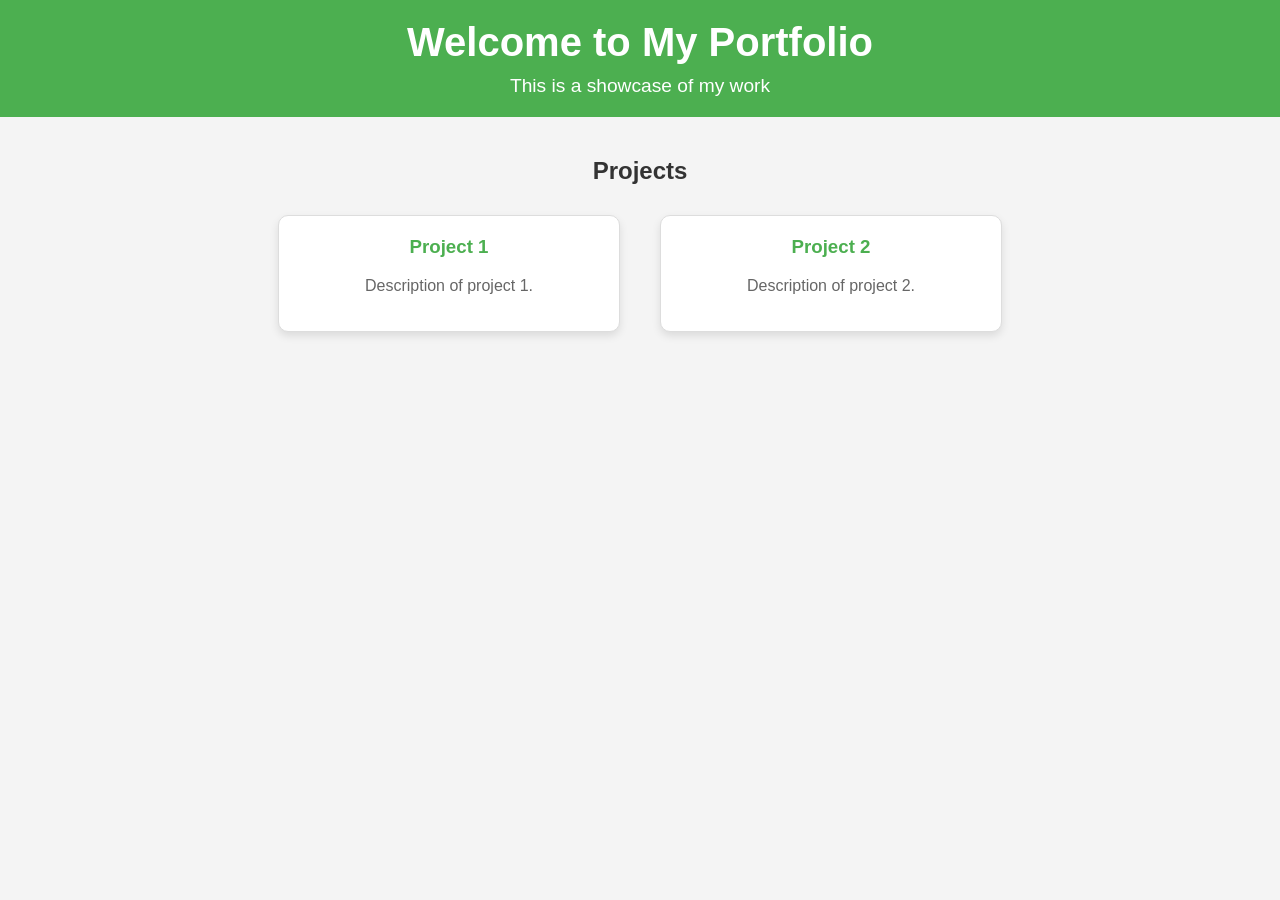
==== index.html @ 3f7b959c "Add files via upload" ====
<!DOCTYPE html>
<html lang="en">
<head>
    <link rel="stylesheet" href="style.css">
    <meta charset="UTF-8">
    <meta name="viewport" content="width=device-width, initial-scale=1.0">
    <title>My Portfolio</title>
    <style>
        body {
            font-family: Arial, sans-serif;
            margin: 0;
            padding: 0;
            text-align: center;
        }
        header {
            background-color: #4CAF50;
            padding: 20px;
            color: white;
        }
        section {
            padding: 20px;
        }
        .projects {
            display: flex;
            justify-content: center;
        }
        .project {
            margin: 10px;
            padding: 20px;
            border: 1px solid #ddd;
            border-radius: 10px;
        }
    </style>
</head>
<body>
    <header>
        <h1>Welcome to My Portfolio</h1>
        <p>This is a showcase of my work</p>
    </header>
    <section>
        <h2>Projects</h2>
        <div class="projects">
            <div class="project">
                <h3>Project 1</h3>
                <p>Description of project 1.</p>
            </div>
            <div class="project">
                <h3>Project 2</h3>
                <p>Description of project 2.</p>
            </div>
        </div>
    </section>
</body>
</html>
---- style.css ----
/* Global Styles */
body {
    font-family: Arial, sans-serif;
    margin: 0;
    padding: 0;
    text-align: center;
    background-color: #f4f4f4;
    color: #333;
}

/* Header Styles */
header {
    background-color: #4CAF50;
    padding: 20px;
    color: white;
}

header h1 {
    margin: 0;
    font-size: 2.5em;
}

header p {
    margin: 10px 0 0;
    font-size: 1.2em;
}

/* Section Styles */
section {
    padding: 40px;
}

/* Project Grid Styles */
.projects {
    display: flex;
    justify-content: center;
    flex-wrap: wrap;
    gap: 20px;
    max-width: 1200px;
    margin: 0 auto;
}

.project {
    background-color: white;
    border: 1px solid #ddd;
    border-radius: 10px;
    box-shadow: 0 4px 8px rgba(0, 0, 0, 0.1);
    padding: 20px;
    width: 300px;
    transition: transform 0.2s ease-in-out;
}

.project:hover {
    transform: translateY(-10px);
}

.project h3 {
    margin-top: 0;
    color: #4CAF50;
}

.project p {
    color: #666;
}

/* Footer Styles (Optional) */
footer {
    background-color: #333;
    color: white;
    padding: 10px;
    position: fixed;
    width: 100%;
    bottom: 0;
}

footer p {
    margin: 0;
    font-size: 0.9em;
}
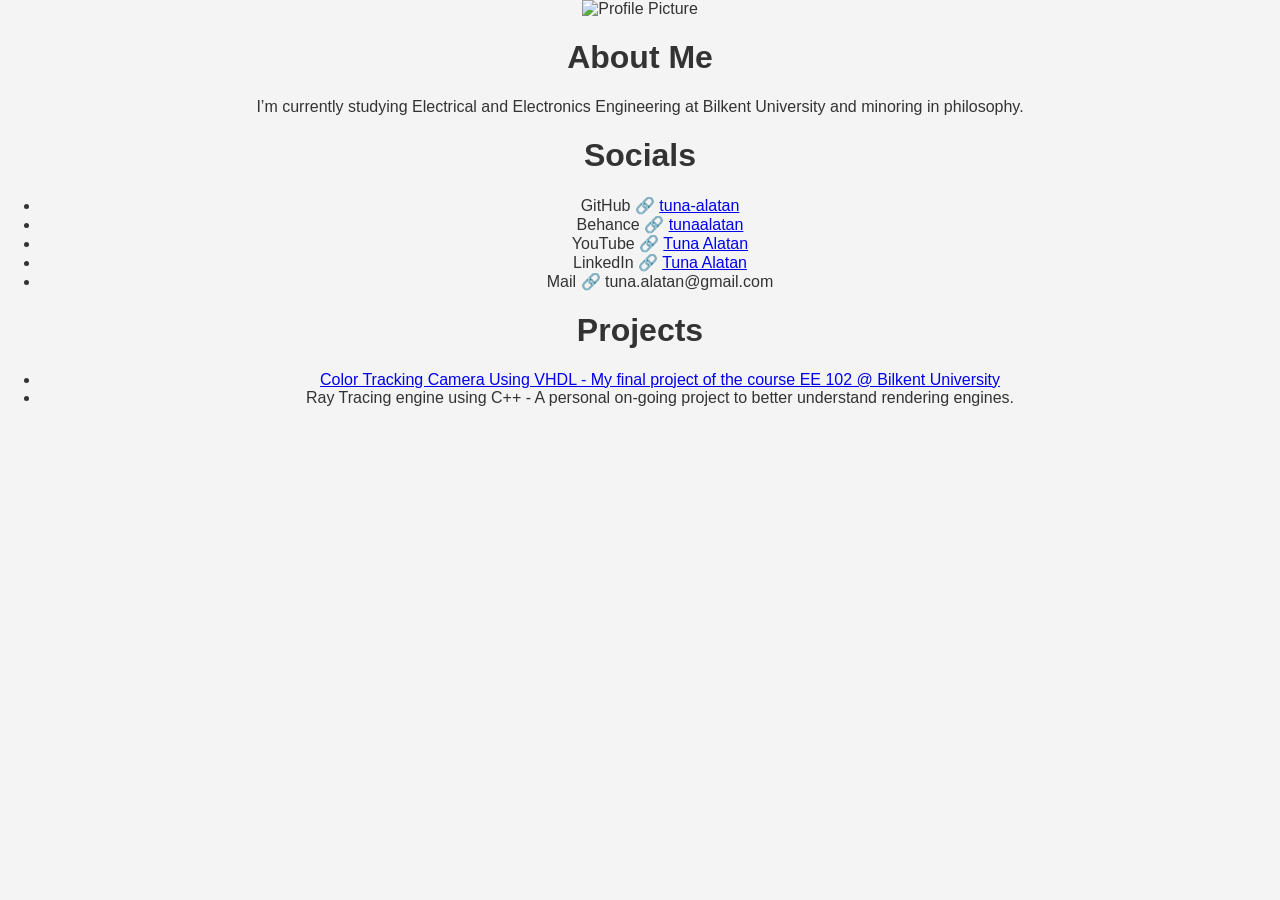
==== commit 188c9abf: "Update index.html" ====
--- a/index.html
+++ b/index.html
@@ -1,54 +1,32 @@
 <!DOCTYPE html>
 <html lang="en">
 <head>
-    <link rel="stylesheet" href="style.css">
     <meta charset="UTF-8">
     <meta name="viewport" content="width=device-width, initial-scale=1.0">
-    <title>My Portfolio</title>
-    <style>
-        body {
-            font-family: Arial, sans-serif;
-            margin: 0;
-            padding: 0;
-            text-align: center;
-        }
-        header {
-            background-color: #4CAF50;
-            padding: 20px;
-            color: white;
-        }
-        section {
-            padding: 20px;
-        }
-        .projects {
-            display: flex;
-            justify-content: center;
-        }
-        .project {
-            margin: 10px;
-            padding: 20px;
-            border: 1px solid #ddd;
-            border-radius: 10px;
-        }
-    </style>
+    <title>Tuna Alatan</title>
+    <!-- Google Fonts: Fira Mono -->
+    <link href="https://fonts.googleapis.com/css2?family=Fira+Mono&display=swap" rel="stylesheet">
+    <link rel="stylesheet" href="style.css">
 </head>
 <body>
-    <header>
-        <h1>Welcome to My Portfolio</h1>
-        <p>This is a showcase of my work</p>
-    </header>
-    <section>
-        <h2>Projects</h2>
-        <div class="projects">
-            <div class="project">
-                <h3>Project 1</h3>
-                <p>Description of project 1.</p>
-            </div>
-            <div class="project">
-                <h3>Project 2</h3>
-                <p>Description of project 2.</p>
-            </div>
-        </div>
-    </section>
+    <img src="profile.jpg" alt="Profile Picture" class="profile-pic">
+    
+    <h1 id="about-me">About Me</h1>
+    <p>I’m currently studying Electrical and Electronics Engineering at Bilkent University and minoring in philosophy. </p>
+
+    <h1 id="socials">Socials</h1>
+    <ul>
+        <li>GitHub 🔗 <a href="https://github.com/tuna-alatan">tuna-alatan</a></li>
+        <li>Behance 🔗 <a href="https://www.behance.net/tunaalatan">tunaalatan</a></li>
+        <li>YouTube 🔗 <a href="https://www.youtube.com/@tunaalatan35">Tuna Alatan</a></li>
+        <li>LinkedIn 🔗 <a href="https://www.linkedin.com/in/tuna-alatan-53a5b0239/">Tuna Alatan</a></li>
+        <li>Mail 🔗 tuna.alatan@gmail.com</li>
+    </ul>
+
+    <h1 id="projects">Projects</h1>
+    <ul>
+        <li><a href="https://github.com/tuna-alatan/Color-Tracking-Camera">Color Tracking Camera Using VHDL - My final project of the course EE 102 @ Bilkent University</a></li>
+        <li>Ray Tracing engine using C++ - A personal on-going project to better understand rendering engines.</li>
+    </ul>
 </body>
 </html>
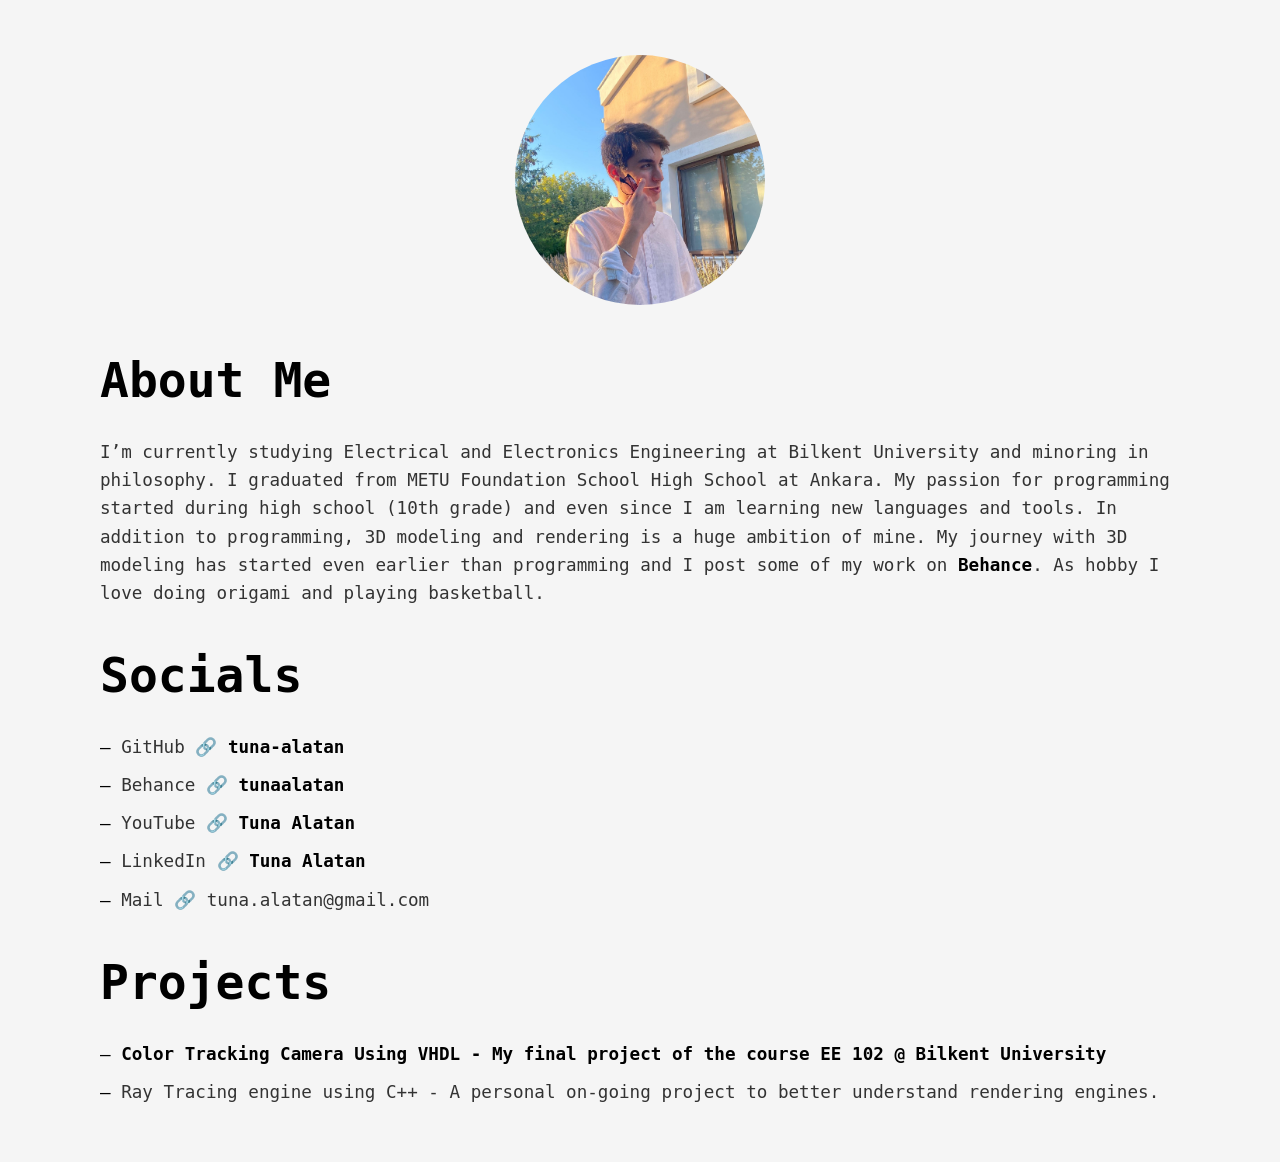
==== commit 62dfcff4: "Update index.html" ====
--- a/index.html
+++ b/index.html
@@ -7,26 +7,67 @@
     <!-- Google Fonts: Fira Mono -->
     <link href="https://fonts.googleapis.com/css2?family=Fira+Mono&display=swap" rel="stylesheet">
     <link rel="stylesheet" href="style.css">
+    <!-- Favicon -->
+    <link rel="icon" href="favicon.svg">
 </head>
+
 <body>
     <img src="profile.jpg" alt="Profile Picture" class="profile-pic">
     
-    <h1 id="about-me">About Me</h1>
-    <p>I’m currently studying Electrical and Electronics Engineering at Bilkent University and minoring in philosophy. </p>
+    <h1 id="about-me" class="scroll-text text-hidden">About Me</h1>
+    <p class="scroll-text text-hidden">I’m currently studying Electrical and Electronics Engineering at Bilkent University and minoring in philosophy. I graduated from METU Foundation School High School at Ankara. My passion for programming started during high school (10th grade) and even since I am learning new languages and tools. In addition to programming, 3D modeling and rendering is a huge ambition of mine. My journey with 3D modeling has started even earlier than programming and I post some of my work on <a href="https://github.com/tuna-alatan">Behance</a>. As hobby I love doing origami and playing basketball.</p>
 
-    <h1 id="socials">Socials</h1>
+    <h1 id="socials" class="scroll-text text-hidden">Socials</h1>
     <ul>
-        <li>GitHub 🔗 <a href="https://github.com/tuna-alatan">tuna-alatan</a></li>
-        <li>Behance 🔗 <a href="https://www.behance.net/tunaalatan">tunaalatan</a></li>
-        <li>YouTube 🔗 <a href="https://www.youtube.com/@tunaalatan35">Tuna Alatan</a></li>
-        <li>LinkedIn 🔗 <a href="https://www.linkedin.com/in/tuna-alatan-53a5b0239/">Tuna Alatan</a></li>
-        <li>Mail 🔗 tuna.alatan@gmail.com</li>
+        <li class="scroll-text text-hidden">GitHub 🔗 <a href="https://github.com/tuna-alatan">tuna-alatan</a></li>
+        <li class="scroll-text text-hidden">Behance 🔗 <a href="https://www.behance.net/tunaalatan">tunaalatan</a></li>
+        <li class="scroll-text text-hidden">YouTube 🔗 <a href="https://www.youtube.com/@tunaalatan35">Tuna Alatan</a></li>
+        <li class="scroll-text text-hidden">LinkedIn 🔗 <a href="https://www.linkedin.com/in/tuna-alatan/">Tuna Alatan</a></li>
+        <li class="scroll-text text-hidden">Mail 🔗 tuna.alatan@gmail.com</li>
     </ul>
 
-    <h1 id="projects">Projects</h1>
+    <h1 id="projects" class="scroll-text text-hidden">Projects</h1>
     <ul>
-        <li><a href="https://github.com/tuna-alatan/Color-Tracking-Camera">Color Tracking Camera Using VHDL - My final project of the course EE 102 @ Bilkent University</a></li>
-        <li>Ray Tracing engine using C++ - A personal on-going project to better understand rendering engines.</li>
+        <li class="scroll-text text-hidden"><a href="https://github.com/tuna-alatan/Color-Tracking-Camera">Color Tracking Camera Using VHDL - My final project of the course EE 102 @ Bilkent University</a></li>
+        <li class="scroll-text text-hidden">Ray Tracing engine using C++ - A personal on-going project to better understand rendering engines.</li>
     </ul>
+
 </body>
+
+<script>
+    document.addEventListener("DOMContentLoaded", function() {
+        const elements = document.querySelectorAll('.scroll-text');
+        let lastScrollTop = 0; // Track the last scroll position
+
+        function checkScroll() {
+            const triggerPoint = window.innerHeight * 0.9; // Trigger when element is 90% down the viewport
+            const scrollTop = window.pageYOffset || document.documentElement.scrollTop;
+
+            elements.forEach(el => {
+                const rect = el.getBoundingClientRect();
+
+                if (rect.top < triggerPoint) {
+                    if (scrollTop > lastScrollTop) {
+                        // Scrolling down: swipe in from the left
+                        el.classList.add('text-visible');
+                        el.classList.remove('text-hidden', 'text-hidden-up');
+                    }
+                } else {
+                    if (scrollTop < lastScrollTop) {
+                        // Scrolling up: swipe out to the left
+                        el.classList.add('text-hidden-up');
+                        el.classList.remove('text-visible');
+                    }
+                }
+            });
+
+            lastScrollTop = scrollTop <= 0 ? 0 : scrollTop; // Ensure lastScrollTop doesn't go negative
+        }
+
+        window.addEventListener('scroll', checkScroll);
+        checkScroll(); // Initial check when page loads
+    });
+</script>
+
+
 </html>
--- a/style.css
+++ b/style.css
@@ -1,79 +1,86 @@
-/* Global Styles */
+/* Apply Fira Mono from Google Fonts and fallback to DejaVu Sans Mono */
 body {
-    font-family: Arial, sans-serif;
+    font-family: 'Fira Mono', 'DejaVu Sans Mono', 'Consolas', 'Courier New', monospace;
+    background-color: #f5f5f5;
+    color: #333333;
     margin: 0;
-    padding: 0;
-    text-align: center;
-    background-color: #f4f4f4;
-    color: #333;
+    padding: 40px 100px; /* Default padding for larger screens */
+    font-weight: medium;
 }
 
-/* Header Styles */
-header {
-    background-color: #4CAF50;
-    padding: 20px;
-    color: white;
+/* Profile picture styling - Increased size with extra padding */
+.profile-pic {
+    display: block;
+    margin: 0 auto; /* Centers the image horizontally */
+    width: 250px; /* Adjust size as needed */
+    height: 250px; /* Ensure it's a square for circular effect */
+    border-radius: 50%; /* Makes the image circular */
+    padding-top: 15px; /* Increased top padding */
+    padding-bottom: 15px; /* Increased bottom padding */
 }
 
-header h1 {
-    margin: 0;
-    font-size: 2.5em;
+/* Styling for the headings - Increased font size */
+h1 {
+    color: #000000;
+    font-size: 3em; /* Increased heading size */
+    padding-bottom: 10px;
+    margin-bottom: 20px;
 }
 
-header p {
-    margin: 10px 0 0;
-    font-size: 1.2em;
+/* Styling for paragraphs */
+p {
+    font-size: 1.1em;
+    line-height: 1.6;
+    margin-bottom: 20px;
 }
 
-/* Section Styles */
-section {
-    padding: 40px;
+/* Styling for the unordered list */
+ul {
+    list-style-type: none;
+    padding: 0;
 }
 
-/* Project Grid Styles */
-.projects {
-    display: flex;
-    justify-content: center;
-    flex-wrap: wrap;
-    gap: 20px;
-    max-width: 1200px;
-    margin: 0 auto;
+/* Styling for list items with dashes as bullets and matching paragraph font size */
+li::before {
+    content: "— "; /* Dash as bullet */
+    color: #000000;
+    font-weight: medium;
 }
 
-.project {
-    background-color: white;
-    border: 1px solid #ddd;
-    border-radius: 10px;
-    box-shadow: 0 4px 8px rgba(0, 0, 0, 0.1);
-    padding: 20px;
-    width: 300px;
-    transition: transform 0.2s ease-in-out;
+/* Styling for list items */
+li {
+    font-size: 1.1em; /* Same size as paragraph */
+    line-height: 1.6; /* Same line height as paragraph */
+    margin-bottom: 10px;
 }
 
-.project:hover {
-    transform: translateY(-10px);
+/* Style links within the list */
+a {
+    color: #000000;
+    text-decoration: none;
+    font-weight: bold;
 }
 
-.project h3 {
-    margin-top: 0;
-    color: #4CAF50;
+a:hover {
+    text-decoration: underline;
 }
 
-.project p {
-    color: #666;
+/* Add spacing between sections */
+#socials, #projects {
+    margin-top: 40px;
 }
 
-/* Footer Styles (Optional) */
-footer {
-    background-color: #333;
-    color: white;
-    padding: 10px;
-    position: fixed;
-    width: 100%;
-    bottom: 0;
+/* Media Query for smaller devices */
+@media (max-width: 600px) {
+    body {
+        padding: 30px; /* Reduced padding for smaller screens */
+    }
+
+    /* Styling for the headings - Increased font size */
+    h1 {
+        color: #000000;
+        font-size: 2em; /* Increased heading size */
+        padding-bottom: 10px;
+        margin-bottom: 20px;
+    }
 }
-
-footer p {
-    margin: 0;
-    font-size: 0.9em;
-}
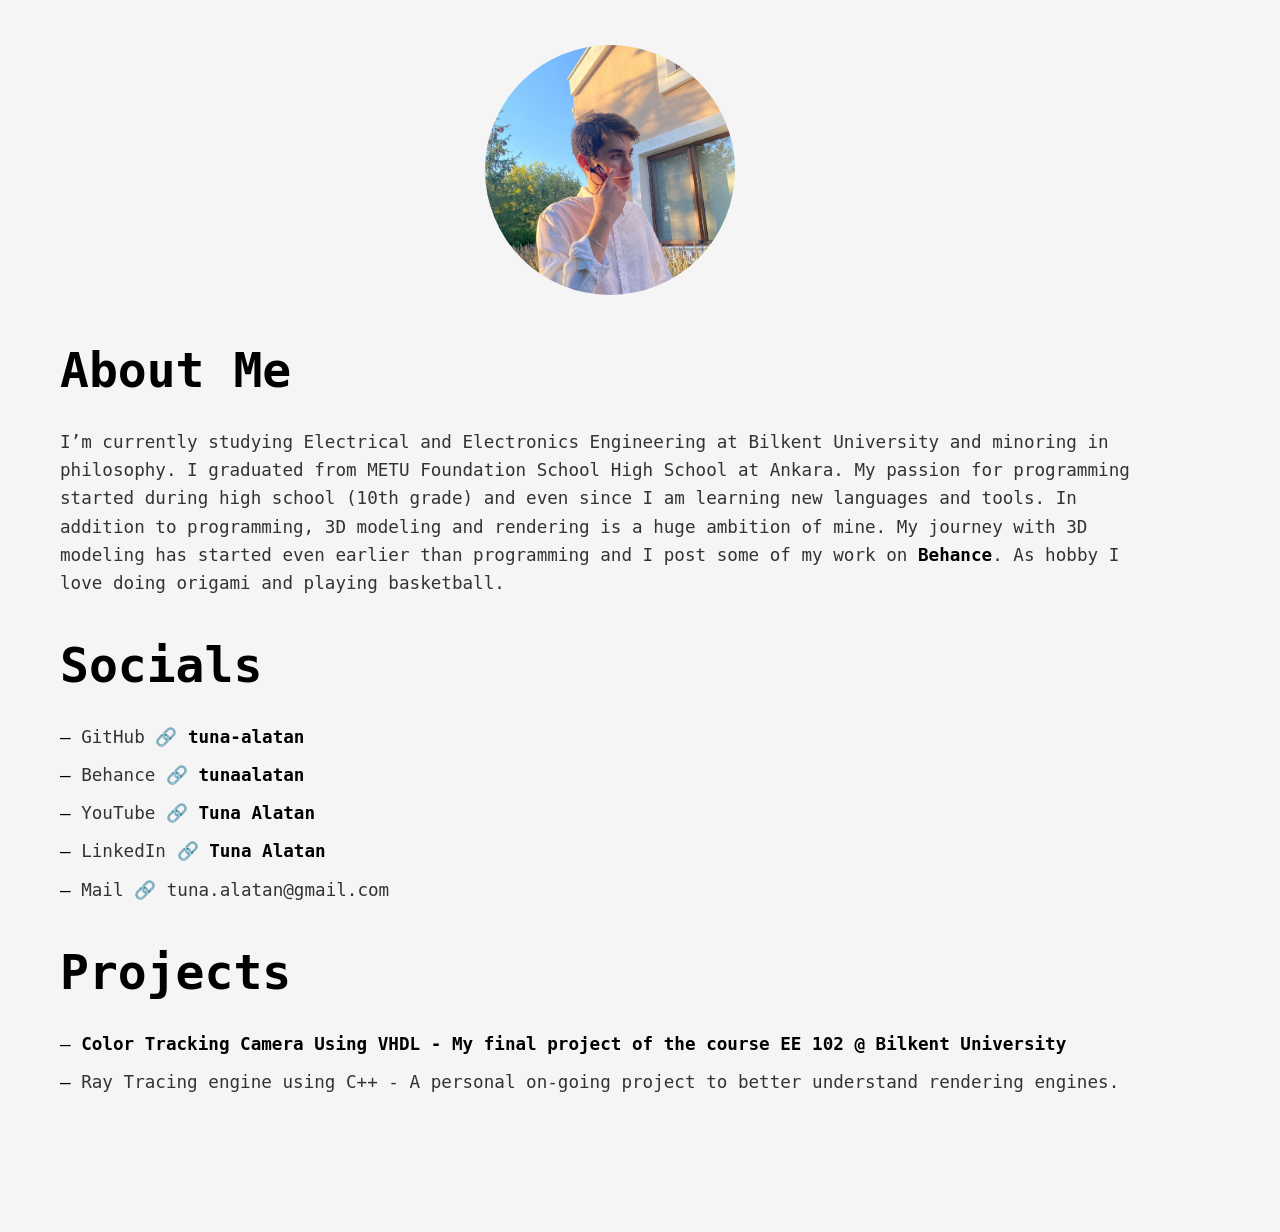
==== commit be999e60: "Update index.html" ====
--- a/index.html
+++ b/index.html
@@ -14,8 +14,8 @@
 <body>
     <img src="profile.jpg" alt="Profile Picture" class="profile-pic">
     
-    <h1 id="about-me" class="scroll-text text-hidden">About Me</h1>
-    <p class="scroll-text text-hidden">I’m currently studying Electrical and Electronics Engineering at Bilkent University and minoring in philosophy. I graduated from METU Foundation School High School at Ankara. My passion for programming started during high school (10th grade) and even since I am learning new languages and tools. In addition to programming, 3D modeling and rendering is a huge ambition of mine. My journey with 3D modeling has started even earlier than programming and I post some of my work on <a href="https://github.com/tuna-alatan">Behance</a>. As hobby I love doing origami and playing basketball.</p>
+    <h1 id="about-me">About Me</h1>
+    <p>I’m currently studying Electrical and Electronics Engineering at Bilkent University and minoring in philosophy. I graduated from METU Foundation School High School at Ankara. My passion for programming started during high school (10th grade) and even since I am learning new languages and tools. In addition to programming, 3D modeling and rendering is a huge ambition of mine. My journey with 3D modeling has started even earlier than programming and I post some of my work on <a href="https://github.com/tuna-alatan">Behance</a>. As hobby I love doing origami and playing basketball.</p>
 
     <h1 id="socials" class="scroll-text text-hidden">Socials</h1>
     <ul>
--- a/style.css
+++ b/style.css
@@ -4,7 +4,7 @@
     background-color: #f5f5f5;
     color: #333333;
     margin: 0;
-    padding: 40px 100px; /* Default padding for larger screens */
+    padding: 30px 120px 120px 60px; /* Default padding for larger screens */
     font-weight: medium;
 }
 
@@ -84,3 +84,50 @@
         margin-bottom: 20px;
     }
 }
+
+/* Swipe-in from the left animation */
+@keyframes swipeLeft {
+    0% {
+        transform: translateX(-100%);
+        opacity: 0;
+    }
+    100% {
+        transform: translateX(0);
+        opacity: 1;
+    }
+}
+
+/* Swipe-out to the left animation (when scrolling up) */
+@keyframes swipeOutLeft {
+    0% {
+        transform: translateX(0);
+        opacity: 1;
+    }
+    100% {
+        transform: translateX(-100%);
+        opacity: 0;
+    }
+}
+
+/* Initial hidden state for text elements */
+.text-hidden {
+    opacity: 0;
+    transform: translateX(-100%);
+    visibility: hidden;
+    transition: opacity 0.5s ease, transform 0.5s ease;
+}
+
+/* Swipe-in visible state */
+.text-visible {
+    visibility: visible;
+    animation: swipeLeft 0.7s ease forwards;
+}
+
+/* Swipe-out when scrolling up */
+.text-hidden-up {
+    visibility: visible;
+    animation: swipeOutLeft 0.7s ease forwards;
+}
+
+
+
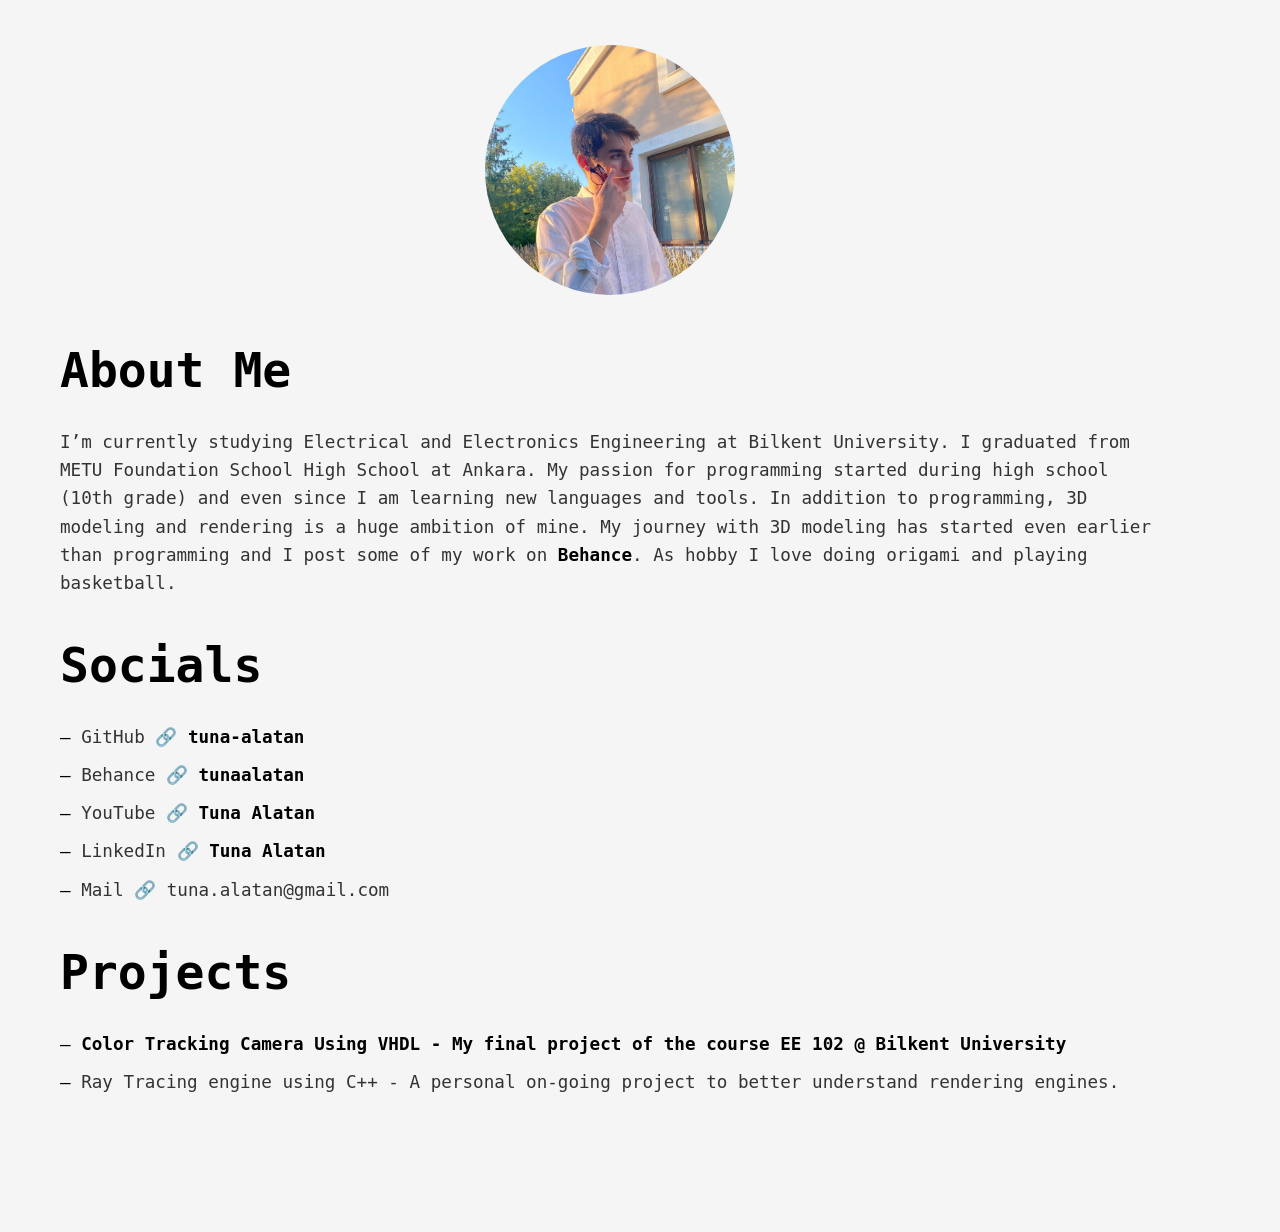
==== commit 81a5b13e: "Update index.html" ====
--- a/index.html
+++ b/index.html
@@ -15,7 +15,7 @@
     <img src="profile.jpg" alt="Profile Picture" class="profile-pic">
     
     <h1 id="about-me">About Me</h1>
-    <p>I’m currently studying Electrical and Electronics Engineering at Bilkent University and minoring in philosophy. I graduated from METU Foundation School High School at Ankara. My passion for programming started during high school (10th grade) and even since I am learning new languages and tools. In addition to programming, 3D modeling and rendering is a huge ambition of mine. My journey with 3D modeling has started even earlier than programming and I post some of my work on <a href="https://github.com/tuna-alatan">Behance</a>. As hobby I love doing origami and playing basketball.</p>
+    <p>I’m currently studying Electrical and Electronics Engineering at Bilkent University. I graduated from METU Foundation School High School at Ankara. My passion for programming started during high school (10th grade) and even since I am learning new languages and tools. In addition to programming, 3D modeling and rendering is a huge ambition of mine. My journey with 3D modeling has started even earlier than programming and I post some of my work on <a href="https://github.com/tuna-alatan">Behance</a>. As hobby I love doing origami and playing basketball.</p>
 
     <h1 id="socials" class="scroll-text text-hidden">Socials</h1>
     <ul>
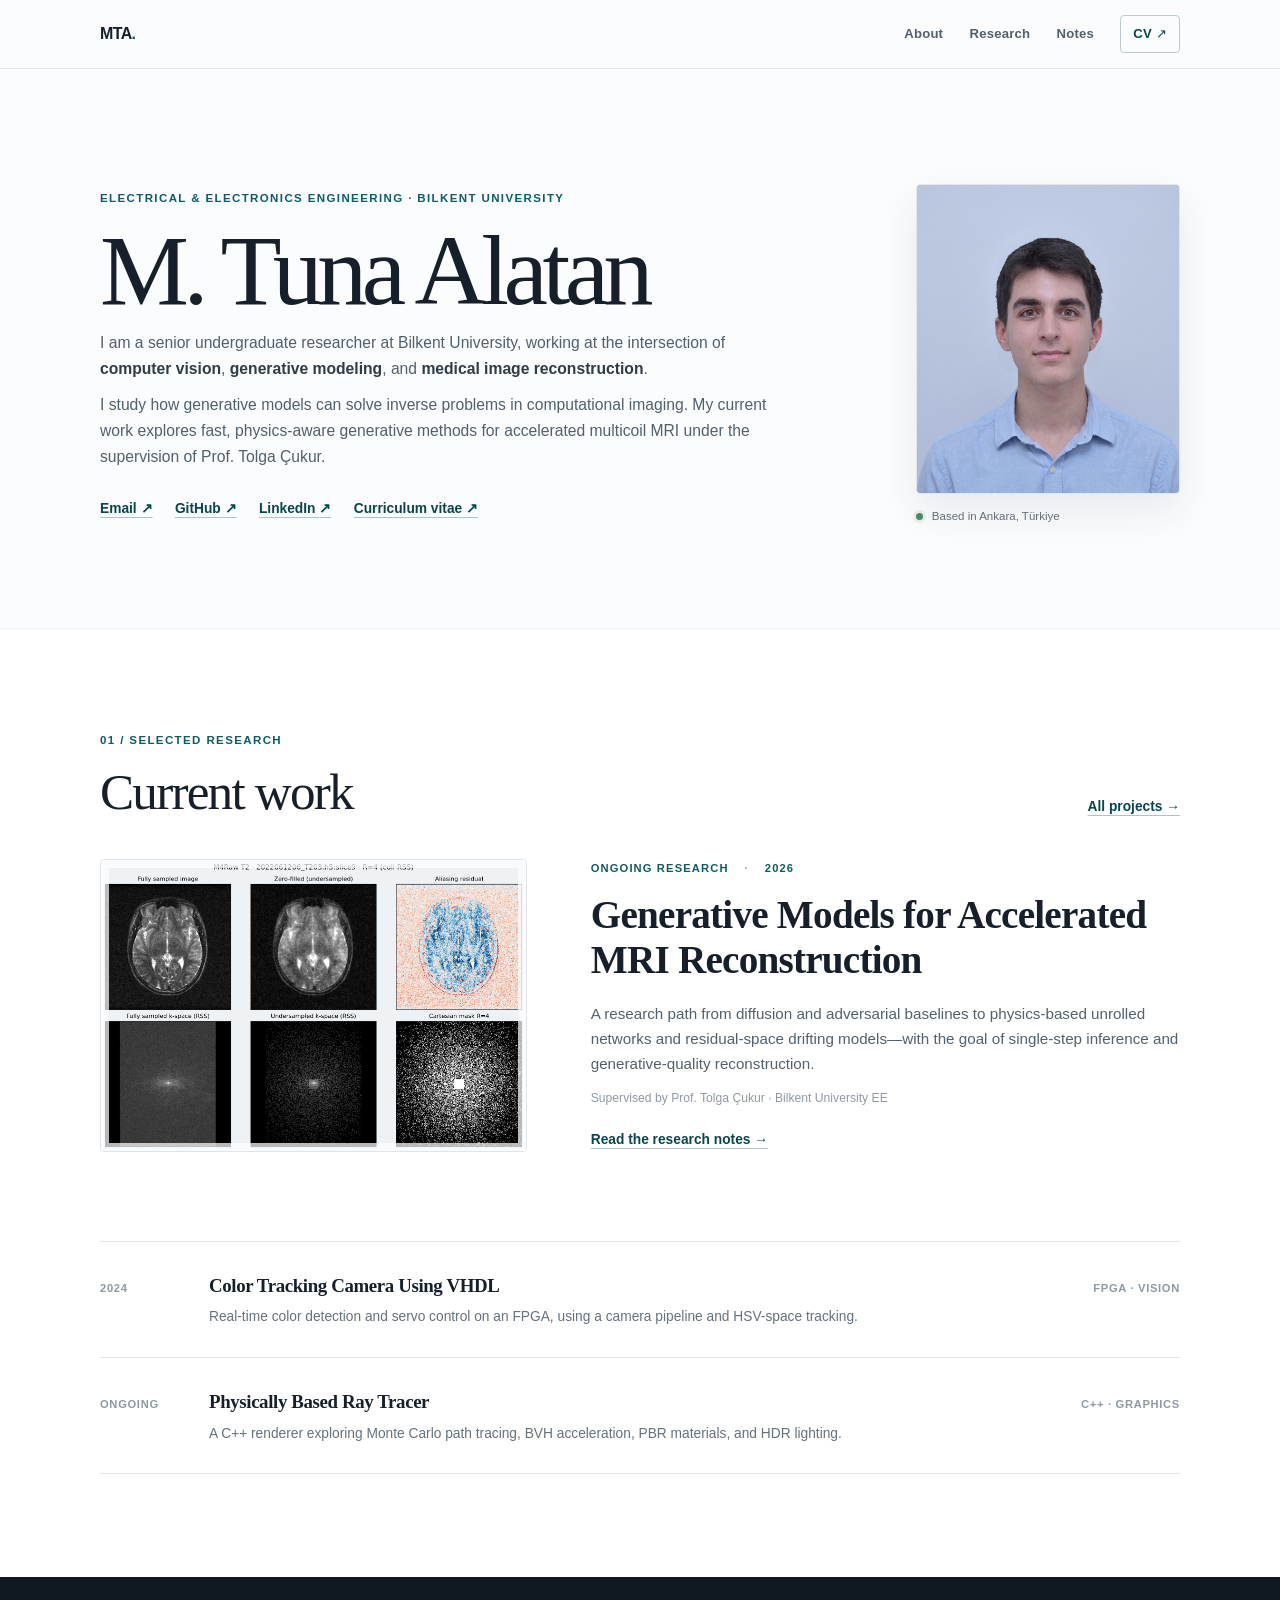
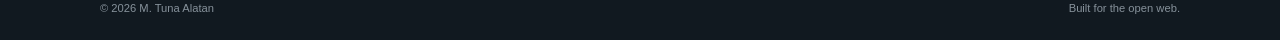
==== commit 894b337c: "Redesign personal website with research-focused portfolio layout" ====
--- a/index.html
+++ b/index.html
@@ -1,73 +1,131 @@
-<!DOCTYPE html>
-<html lang="en">
-<head>
-    <meta charset="UTF-8">
-    <meta name="viewport" content="width=device-width, initial-scale=1.0">
-    <title>Tuna Alatan</title>
-    <!-- Google Fonts: Fira Mono -->
-    <link href="https://fonts.googleapis.com/css2?family=Fira+Mono&display=swap" rel="stylesheet">
-    <link rel="stylesheet" href="style.css">
-    <!-- Favicon -->
-    <link rel="icon" href="favicon.svg">
-</head>
-
-<body>
-    <img src="profile.jpg" alt="Profile Picture" class="profile-pic">
-    
-    <h1 id="about-me">About Me</h1>
-    <p>I’m currently studying Electrical and Electronics Engineering at Bilkent University. I graduated from METU Foundation School High School at Ankara. My passion for programming started during high school (10th grade) and even since I am learning new languages and tools. In addition to programming, 3D modeling and rendering is a huge ambition of mine. My journey with 3D modeling has started even earlier than programming and I post some of my work on <a href="https://github.com/tuna-alatan">Behance</a>. As hobby I love doing origami and playing basketball.</p>
-
-    <h1 id="socials" class="scroll-text text-hidden">Socials</h1>
-    <ul>
-        <li class="scroll-text text-hidden">GitHub 🔗 <a href="https://github.com/tuna-alatan">tuna-alatan</a></li>
-        <li class="scroll-text text-hidden">Behance 🔗 <a href="https://www.behance.net/tunaalatan">tunaalatan</a></li>
-        <li class="scroll-text text-hidden">YouTube 🔗 <a href="https://www.youtube.com/@tunaalatan35">Tuna Alatan</a></li>
-        <li class="scroll-text text-hidden">LinkedIn 🔗 <a href="https://www.linkedin.com/in/tuna-alatan/">Tuna Alatan</a></li>
-        <li class="scroll-text text-hidden">Mail 🔗 tuna.alatan@gmail.com</li>
-    </ul>
-
-    <h1 id="projects" class="scroll-text text-hidden">Projects</h1>
-    <ul>
-        <li class="scroll-text text-hidden"><a href="https://github.com/tuna-alatan/Color-Tracking-Camera">Color Tracking Camera Using VHDL - My final project of the course EE 102 @ Bilkent University</a></li>
-        <li class="scroll-text text-hidden">Ray Tracing engine using C++ - A personal on-going project to better understand rendering engines.</li>
-    </ul>
-
-</body>
-
-<script>
-    document.addEventListener("DOMContentLoaded", function() {
-        const elements = document.querySelectorAll('.scroll-text');
-        let lastScrollTop = 0; // Track the last scroll position
-
-        function checkScroll() {
-            const triggerPoint = window.innerHeight * 0.9; // Trigger when element is 90% down the viewport
-            const scrollTop = window.pageYOffset || document.documentElement.scrollTop;
-
-            elements.forEach(el => {
-                const rect = el.getBoundingClientRect();
-
-                if (rect.top < triggerPoint) {
-                    if (scrollTop > lastScrollTop) {
-                        // Scrolling down: swipe in from the left
-                        el.classList.add('text-visible');
-                        el.classList.remove('text-hidden', 'text-hidden-up');
-                    }
-                } else {
-                    if (scrollTop < lastScrollTop) {
-                        // Scrolling up: swipe out to the left
-                        el.classList.add('text-hidden-up');
-                        el.classList.remove('text-visible');
-                    }
-                }
-            });
-
-            lastScrollTop = scrollTop <= 0 ? 0 : scrollTop; // Ensure lastScrollTop doesn't go negative
-        }
-
-        window.addEventListener('scroll', checkScroll);
-        checkScroll(); // Initial check when page loads
-    });
-</script>
-
-
-</html>
+<!DOCTYPE html>
+<html lang="en">
+<head>
+  <meta charset="UTF-8">
+  <meta name="viewport" content="width=device-width, initial-scale=1.0">
+  <title>M. Tuna Alatan — Computer Vision &amp; Computational Imaging</title>
+  <meta name="description" content="M. Tuna Alatan is an undergraduate researcher at Bilkent University working on computer vision, generative models, and inverse problems in computational imaging.">
+
+  <link rel="stylesheet" href="assets/style.css">
+  <link rel="icon" href="favicon.svg" type="image/svg+xml">
+  <link rel="canonical" href="https://tuna-alatan.github.io">
+
+  <meta property="og:title" content="M. Tuna Alatan — Undergraduate Researcher">
+  <meta property="og:description" content="Research in computer vision, generative modeling, and inverse problems in computational imaging.">
+  <meta property="og:image" content="https://tuna-alatan.github.io/profile.jpg">
+  <meta property="og:url" content="https://tuna-alatan.github.io">
+  <meta property="og:type" content="website">
+
+  <script type="application/ld+json">
+  {
+    "@context": "https://schema.org",
+    "@type": "Person",
+    "name": "M. Tuna Alatan",
+    "affiliation": { "@type": "Organization", "name": "Bilkent University" },
+    "jobTitle": "Undergraduate Researcher",
+    "url": "https://tuna-alatan.github.io",
+    "sameAs": [
+      "https://github.com/tuna-alatan",
+      "https://www.linkedin.com/in/tuna-alatan/",
+      "https://www.youtube.com/@tunaalatan35"
+    ]
+  }
+  </script>
+</head>
+<body>
+  <nav class="site-nav" aria-label="Primary navigation">
+    <div class="nav-inner">
+      <a href="index.html" class="nav-logo" aria-label="M. Tuna Alatan, home">MTA<span class="logo-mark">.</span></a>
+      <div class="nav-links">
+        <a href="#about" class="nav-link">About</a>
+        <a href="#research" class="nav-link">Research</a>
+        <a href="blog.html" class="nav-link">Notes</a>
+        <a href="resume.pdf" class="nav-link nav-cv" target="_blank" rel="noopener noreferrer">CV <span aria-hidden="true">↗</span></a>
+      </div>
+    </div>
+  </nav>
+
+  <main>
+    <section class="profile-intro" id="about">
+      <div class="page-shell intro-grid">
+        <div class="intro-copy">
+          <p class="eyebrow">Electrical &amp; Electronics Engineering · Bilkent University</p>
+          <h1>M. Tuna Alatan</h1>
+          <div class="intro-bio">
+            <p>I am a senior undergraduate researcher at Bilkent University, working at the intersection of <strong>computer vision</strong>, <strong>generative modeling</strong>, and <strong>medical image reconstruction</strong>.</p>
+            <p>I study how generative models can solve inverse problems in computational imaging. My current work explores fast, physics-aware generative methods for accelerated multicoil MRI under the supervision of Prof. Tolga Çukur.</p>
+          </div>
+          <div class="profile-links" aria-label="Profile links">
+            <a href="mailto:tuna.alatan@gmail.com">Email <span aria-hidden="true">↗</span></a>
+            <a href="https://github.com/tuna-alatan" target="_blank" rel="noopener noreferrer">GitHub <span aria-hidden="true">↗</span></a>
+            <a href="https://www.linkedin.com/in/tuna-alatan/" target="_blank" rel="noopener noreferrer">LinkedIn <span aria-hidden="true">↗</span></a>
+            <a href="resume.pdf" target="_blank" rel="noopener noreferrer">Curriculum vitae <span aria-hidden="true">↗</span></a>
+          </div>
+        </div>
+
+        <aside class="portrait-wrap">
+          <img src="profile.jpg" alt="Portrait of M. Tuna Alatan" class="portrait" width="1792" height="2104">
+          <div class="availability"><span class="status-dot" aria-hidden="true"></span>Based in Ankara, Türkiye</div>
+        </aside>
+      </div>
+    </section>
+
+    <section class="content-section" id="research">
+      <div class="page-shell">
+        <div class="section-heading">
+          <div>
+            <p class="section-kicker">01 / Selected research</p>
+            <h2>Current work</h2>
+          </div>
+          <a href="blog.html" class="quiet-link">All projects <span aria-hidden="true">→</span></a>
+        </div>
+
+        <article class="featured-project">
+          <a href="umram/" class="project-visual" aria-label="Read Generative Models for Accelerated MRI Reconstruction">
+            <img src="umram/assets/mri_overview.png" alt="Accelerated MRI reconstruction comparison" loading="lazy">
+          </a>
+          <div class="project-copy">
+            <div class="project-meta">
+              <span>Ongoing research</span>
+              <span>2026</span>
+            </div>
+            <h3><a href="umram/">Generative Models for Accelerated MRI Reconstruction</a></h3>
+            <p>A research path from diffusion and adversarial baselines to physics-based unrolled networks and residual-space drifting models—with the goal of single-step inference and generative-quality reconstruction.</p>
+            <p class="project-context">Supervised by Prof. Tolga Çukur · Bilkent University EE</p>
+            <a href="umram/" class="project-link">Read the research notes <span aria-hidden="true">→</span></a>
+          </div>
+        </article>
+
+        <div class="project-list" aria-label="Additional projects">
+          <article class="project-row">
+            <div class="project-year">2024</div>
+            <div>
+              <h3>Color Tracking Camera Using VHDL</h3>
+              <p>Real-time color detection and servo control on an FPGA, using a camera pipeline and HSV-space tracking.</p>
+            </div>
+            <div class="project-type">FPGA · Vision</div>
+          </article>
+          <article class="project-row">
+            <div class="project-year">Ongoing</div>
+            <div>
+              <h3>Physically Based Ray Tracer</h3>
+              <p>A C++ renderer exploring Monte Carlo path tracing, BVH acceleration, PBR materials, and HDR lighting.</p>
+            </div>
+            <div class="project-type">C++ · Graphics</div>
+          </article>
+        </div>
+      </div>
+    </section>
+
+  </main>
+
+  <footer class="site-footer">
+    <div class="page-shell footer-inner">
+      <p>© <span data-current-year>2026</span> M. Tuna Alatan</p>
+      <p>Built for the open web.</p>
+    </div>
+  </footer>
+
+  <script src="assets/main.js"></script>
+</body>
+</html>
--- a/assets/style.css
+++ b/assets/style.css
@@ -0,0 +1,619 @@
+:root {
+  --paper: #fbfcfd;
+  --surface: #ffffff;
+  --ink: #17202a;
+  --muted: #65717d;
+  --faint: #8e99a4;
+  --line: #dfe4e8;
+  --soft-line: #ebeff2;
+  --accent: #0b5d66;
+  --accent-dark: #07464d;
+  --accent-soft: #eaf3f3;
+  --serif: "Iowan Old Style", "Palatino Linotype", Palatino, Georgia, serif;
+  --sans: Inter, ui-sans-serif, -apple-system, BlinkMacSystemFont, "Segoe UI", Helvetica, Arial, sans-serif;
+  --max-width: 1080px;
+}
+
+*, *::before, *::after {
+  box-sizing: border-box;
+}
+
+html {
+  scroll-behavior: smooth;
+  scroll-padding-top: 5rem;
+}
+
+body {
+  margin: 0;
+  background: var(--paper);
+  color: var(--ink);
+  font-family: var(--sans);
+  font-size: 16px;
+  line-height: 1.65;
+  -webkit-font-smoothing: antialiased;
+  text-rendering: optimizeLegibility;
+}
+
+::selection {
+  color: var(--ink);
+  background: #cde5e5;
+}
+
+img {
+  max-width: 100%;
+}
+
+a {
+  color: inherit;
+  text-decoration: none;
+}
+
+a:focus-visible {
+  outline: 2px solid var(--accent);
+  outline-offset: 4px;
+  border-radius: 2px;
+}
+
+.page-shell,
+.container {
+  width: min(calc(100% - 3rem), var(--max-width));
+  margin-inline: auto;
+}
+
+.site-nav {
+  position: sticky;
+  inset-block-start: 0;
+  z-index: 100;
+  background: color-mix(in srgb, var(--paper) 88%, transparent);
+  border-bottom: 1px solid color-mix(in srgb, var(--line) 80%, transparent);
+  backdrop-filter: blur(14px);
+  -webkit-backdrop-filter: blur(14px);
+}
+
+.nav-inner {
+  width: min(calc(100% - 3rem), var(--max-width));
+  min-height: 68px;
+  margin-inline: auto;
+  display: flex;
+  align-items: center;
+  justify-content: space-between;
+  gap: 2rem;
+}
+
+.nav-logo {
+  color: var(--ink);
+  font-size: 1rem;
+  font-weight: 750;
+  letter-spacing: -0.04em;
+}
+
+.logo-mark {
+  color: var(--accent);
+}
+
+.nav-links {
+  display: flex;
+  align-items: center;
+  gap: 1.65rem;
+}
+
+.nav-link {
+  position: relative;
+  color: #52606d;
+  font-size: 0.82rem;
+  font-weight: 580;
+  letter-spacing: 0.015em;
+  transition: color 160ms ease;
+}
+
+.nav-link:hover,
+.nav-link.active,
+.nav-link[aria-current="page"] {
+  color: var(--ink);
+}
+
+.nav-link.active::after,
+.nav-link[aria-current="page"]::after {
+  content: "";
+  position: absolute;
+  right: 0;
+  bottom: -9px;
+  left: 0;
+  height: 2px;
+  background: var(--accent);
+}
+
+.nav-cv {
+  padding: 0.45rem 0.75rem;
+  color: var(--accent-dark);
+  border: 1px solid #b9cbcd;
+  border-radius: 4px;
+}
+
+.nav-cv:hover {
+  background: var(--accent-soft);
+  border-color: #9cb9bc;
+}
+
+.profile-intro {
+  padding: clamp(4rem, 9vw, 7.5rem) 0 clamp(4rem, 8vw, 6.5rem);
+}
+
+.intro-grid {
+  display: grid;
+  grid-template-columns: minmax(0, 1fr) 264px;
+  gap: clamp(3rem, 9vw, 7rem);
+  align-items: center;
+}
+
+.eyebrow,
+.section-kicker,
+.note-label {
+  margin: 0 0 1rem;
+  color: var(--accent);
+  font-size: 0.72rem;
+  font-weight: 700;
+  letter-spacing: 0.12em;
+  line-height: 1.4;
+  text-transform: uppercase;
+}
+
+.intro-copy h1,
+.notes-header h1 {
+  margin: 0;
+  font-family: var(--serif);
+  font-size: clamp(3.4rem, 8vw, 6.25rem);
+  font-weight: 500;
+  letter-spacing: -0.055em;
+  line-height: 0.98;
+}
+
+.intro-bio {
+  max-width: 675px;
+  color: #52606c;
+  font-size: 0.98rem;
+}
+
+.intro-bio p {
+  margin: 0.65rem 0;
+}
+
+.intro-bio strong {
+  color: #303c46;
+  font-weight: 620;
+}
+
+.profile-links {
+  display: flex;
+  flex-wrap: wrap;
+  gap: 0.55rem 1.4rem;
+  margin-top: 1.75rem;
+}
+
+.profile-links a,
+.project-link,
+.quiet-link {
+  color: var(--accent-dark);
+  font-size: 0.86rem;
+  font-weight: 650;
+  text-decoration: underline;
+  text-decoration-color: #a9c4c6;
+  text-decoration-thickness: 1px;
+  text-underline-offset: 4px;
+  transition: color 160ms ease, text-decoration-color 160ms ease;
+}
+
+.profile-links a:hover,
+.project-link:hover,
+.quiet-link:hover {
+  color: var(--accent);
+  text-decoration-color: var(--accent);
+}
+
+.portrait-wrap {
+  margin: 0;
+}
+
+.portrait {
+  display: block;
+  width: 100%;
+  height: auto;
+  aspect-ratio: 1792 / 2104;
+  filter: saturate(0.85) contrast(1.02);
+  border: 1px solid var(--line);
+  border-radius: 4px;
+  box-shadow: 0 16px 40px rgba(30, 48, 58, 0.09);
+}
+
+.availability {
+  display: flex;
+  align-items: center;
+  gap: 0.55rem;
+  margin-top: 0.8rem;
+  color: var(--muted);
+  font-size: 0.72rem;
+}
+
+.status-dot {
+  width: 7px;
+  height: 7px;
+  background: #4c8b67;
+  border-radius: 50%;
+  box-shadow: 0 0 0 3px #e8f1eb;
+}
+
+.content-section {
+  padding: clamp(4rem, 8vw, 6.75rem) 0;
+  background: var(--surface);
+  border-top: 1px solid var(--soft-line);
+}
+
+.section-heading {
+  display: flex;
+  align-items: end;
+  justify-content: space-between;
+  gap: 2rem;
+  margin-bottom: 2.5rem;
+}
+
+.section-heading h2 {
+  margin: 0;
+  font-family: var(--serif);
+  font-size: clamp(2rem, 4vw, 3.2rem);
+  font-weight: 500;
+  letter-spacing: -0.035em;
+  line-height: 1.08;
+}
+
+.featured-project {
+  display: grid;
+  grid-template-columns: minmax(260px, 0.84fr) 1.16fr;
+  gap: clamp(2rem, 5vw, 4.25rem);
+  align-items: center;
+  padding-bottom: clamp(3.5rem, 7vw, 5.5rem);
+}
+
+.project-visual {
+  position: relative;
+  display: block;
+  min-height: 270px;
+  overflow: hidden;
+  background: #edf2f3;
+  border: 1px solid var(--line);
+  border-radius: 4px;
+}
+
+.project-visual::after {
+  content: "";
+  position: absolute;
+  inset: 0;
+  border: 8px solid rgba(255, 255, 255, 0.72);
+  pointer-events: none;
+}
+
+.project-visual img {
+  width: 100%;
+  height: 100%;
+  min-height: 270px;
+  display: block;
+  object-fit: cover;
+  transition: transform 320ms ease;
+}
+
+.project-visual:hover img {
+  transform: scale(1.018);
+}
+
+.project-meta {
+  display: flex;
+  gap: 1rem;
+  margin-bottom: 0.9rem;
+  color: var(--accent);
+  font-size: 0.7rem;
+  font-weight: 700;
+  letter-spacing: 0.1em;
+  text-transform: uppercase;
+}
+
+.project-meta span + span::before {
+  content: "·";
+  margin-right: 1rem;
+  color: #95a2a8;
+}
+
+.project-copy h3,
+.project-row h3 {
+  margin: 0;
+  color: var(--ink);
+  font-family: var(--serif);
+  font-weight: 600;
+  letter-spacing: -0.02em;
+}
+
+.project-copy h3 {
+  max-width: 590px;
+  font-size: clamp(1.65rem, 3.2vw, 2.45rem);
+  line-height: 1.16;
+}
+
+.project-copy h3 a {
+  background-image: linear-gradient(var(--accent), var(--accent));
+  background-position: 0 100%;
+  background-repeat: no-repeat;
+  background-size: 0 1px;
+  transition: background-size 220ms ease;
+}
+
+.project-copy h3 a:hover {
+  background-size: 100% 1px;
+}
+
+.project-copy > p:not(.project-context) {
+  margin: 1.1rem 0 0.75rem;
+  color: #53616c;
+  font-size: 0.95rem;
+}
+
+.project-context {
+  margin: 0 0 1.15rem;
+  color: var(--faint);
+  font-size: 0.76rem;
+}
+
+.project-list {
+  border-top: 1px solid var(--line);
+}
+
+.project-row {
+  display: grid;
+  grid-template-columns: 85px minmax(0, 1fr) 145px;
+  gap: 1.5rem;
+  align-items: baseline;
+  padding: 1.75rem 0;
+  border-bottom: 1px solid var(--line);
+}
+
+.project-year,
+.project-type {
+  color: var(--faint);
+  font-size: 0.7rem;
+  font-weight: 650;
+  letter-spacing: 0.06em;
+  text-transform: uppercase;
+}
+
+.project-row h3 {
+  font-size: 1.18rem;
+}
+
+.project-row p {
+  margin: 0.35rem 0 0;
+  color: var(--muted);
+  font-size: 0.86rem;
+}
+
+.project-type {
+  text-align: right;
+}
+
+.site-footer {
+  padding: 1.4rem 0;
+  background: #111920;
+  color: #86919a;
+  font-size: 0.7rem;
+}
+
+.footer-inner {
+  display: flex;
+  align-items: center;
+  justify-content: space-between;
+  gap: 2rem;
+}
+
+.site-footer p {
+  margin: 0;
+}
+
+.footer-links {
+  display: flex;
+  gap: 1.25rem;
+}
+
+.footer-links a:hover {
+  color: #ffffff;
+}
+
+/* Research archive */
+.notes-header {
+  padding: clamp(4rem, 10vw, 8rem) 0 clamp(3.5rem, 7vw, 5.5rem);
+  border-bottom: 1px solid var(--line);
+}
+
+.notes-header-inner > p:last-child {
+  max-width: 630px;
+  margin: 1.5rem 0 0;
+  color: var(--muted);
+  font-family: var(--serif);
+  font-size: clamp(1.1rem, 2.2vw, 1.45rem);
+}
+
+.notes-section {
+  padding: 1rem 0 6rem;
+  background: var(--surface);
+}
+
+.note-entry {
+  display: grid;
+  grid-template-columns: 110px minmax(0, 720px);
+  gap: clamp(2rem, 7vw, 5rem);
+  padding: clamp(2.5rem, 6vw, 4.25rem) 0;
+  border-bottom: 1px solid var(--line);
+}
+
+.note-date {
+  color: var(--faint);
+  font-size: 0.68rem;
+  letter-spacing: 0.08em;
+  text-transform: uppercase;
+}
+
+.note-date span {
+  display: block;
+  margin-bottom: 0.2rem;
+  color: var(--ink);
+  font-family: var(--serif);
+  font-size: 1.4rem;
+  letter-spacing: -0.02em;
+  text-transform: none;
+}
+
+.note-body h2 {
+  margin: 0;
+  font-family: var(--serif);
+  font-size: clamp(1.6rem, 3vw, 2.25rem);
+  font-weight: 600;
+  letter-spacing: -0.025em;
+  line-height: 1.18;
+}
+
+.note-body h2 a:hover {
+  color: var(--accent-dark);
+}
+
+.note-body > p:not(.note-label) {
+  margin: 0.9rem 0 1rem;
+  color: var(--muted);
+  font-size: 0.92rem;
+}
+
+.topic-list {
+  display: flex;
+  flex-wrap: wrap;
+  gap: 0.45rem;
+  margin: 1rem 0 1.25rem;
+}
+
+.topic-list span {
+  padding: 0.25rem 0.55rem;
+  color: #4e6266;
+  background: var(--accent-soft);
+  border: 1px solid #d7e7e8;
+  border-radius: 999px;
+  font-size: 0.66rem;
+  font-weight: 650;
+  letter-spacing: 0.025em;
+}
+
+@media (max-width: 780px) {
+  .page-shell,
+  .container,
+  .nav-inner {
+    width: min(calc(100% - 2rem), var(--max-width));
+  }
+
+  .nav-inner {
+    min-height: 60px;
+  }
+
+  .nav-links {
+    gap: 1rem;
+  }
+
+  .nav-link {
+    font-size: 0.76rem;
+  }
+
+  .nav-links .nav-link:first-child {
+    display: none;
+  }
+
+  .intro-grid {
+    grid-template-columns: minmax(0, 1fr) 190px;
+    gap: 2.5rem;
+  }
+
+  .intro-copy h1 {
+    font-size: clamp(3.1rem, 12vw, 4.8rem);
+  }
+
+  .featured-project {
+    grid-template-columns: 1fr;
+  }
+
+  .project-visual,
+  .project-visual img {
+    min-height: 230px;
+    max-height: 360px;
+  }
+
+}
+
+@media (max-width: 560px) {
+  .nav-links {
+    gap: 0.8rem;
+  }
+
+  .nav-cv {
+    padding: 0.35rem 0.55rem;
+  }
+
+  .profile-intro {
+    padding-top: 3.25rem;
+  }
+
+  .intro-grid {
+    grid-template-columns: 1fr;
+    gap: 2.5rem;
+  }
+
+  .portrait-wrap {
+    width: min(72vw, 280px);
+    grid-row: 1;
+  }
+
+  .intro-copy h1 {
+    font-size: clamp(3.3rem, 17vw, 5rem);
+  }
+
+  .section-heading {
+    align-items: start;
+    flex-direction: column;
+    gap: 0.9rem;
+  }
+
+  .project-row {
+    grid-template-columns: 1fr;
+    gap: 0.55rem;
+  }
+
+  .project-type {
+    text-align: left;
+  }
+
+  .note-entry {
+    grid-template-columns: 1fr;
+    gap: 1rem;
+  }
+
+  .note-date span {
+    display: inline;
+    margin-right: 0.5rem;
+  }
+
+  .footer-inner {
+    align-items: start;
+    flex-direction: column;
+    gap: 0.7rem;
+  }
+}
+
+@media (prefers-reduced-motion: reduce) {
+  html {
+    scroll-behavior: auto;
+  }
+
+  *, *::before, *::after {
+    scroll-behavior: auto !important;
+    transition-duration: 0.01ms !important;
+  }
+}
